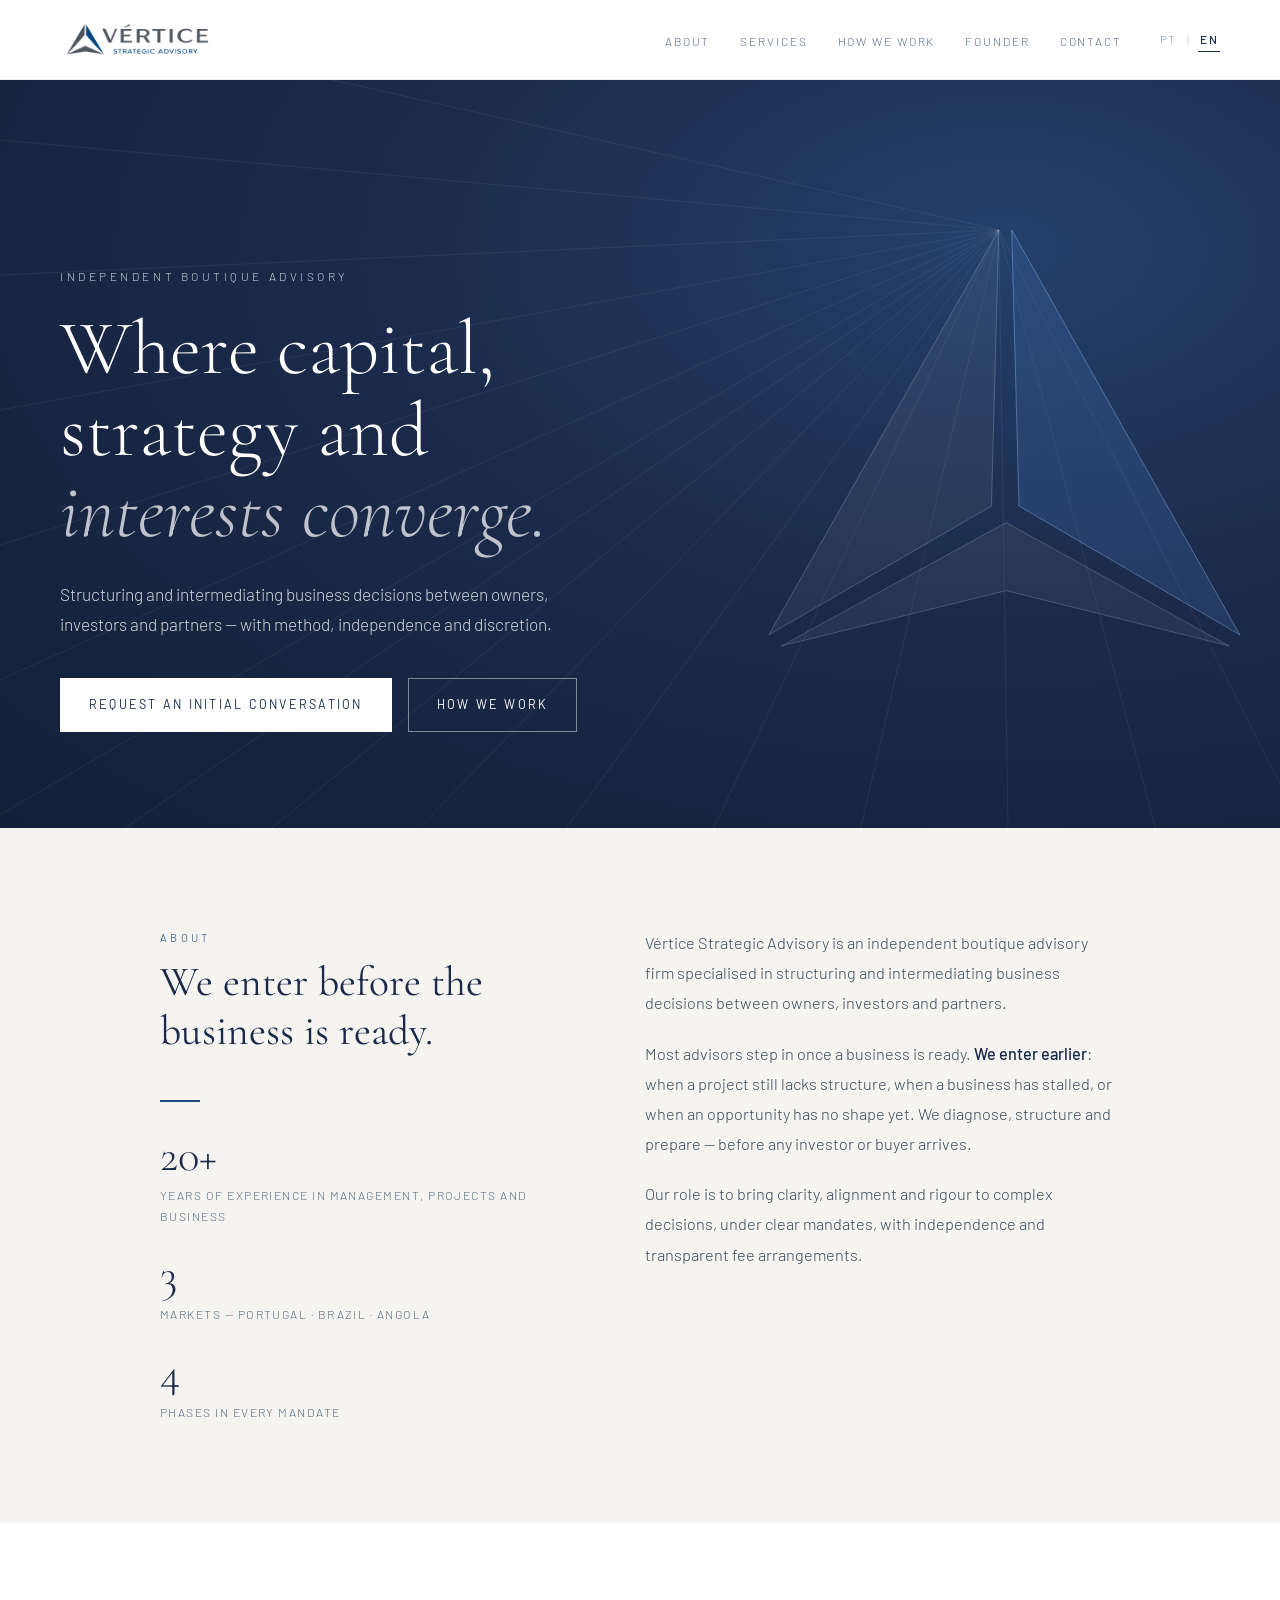
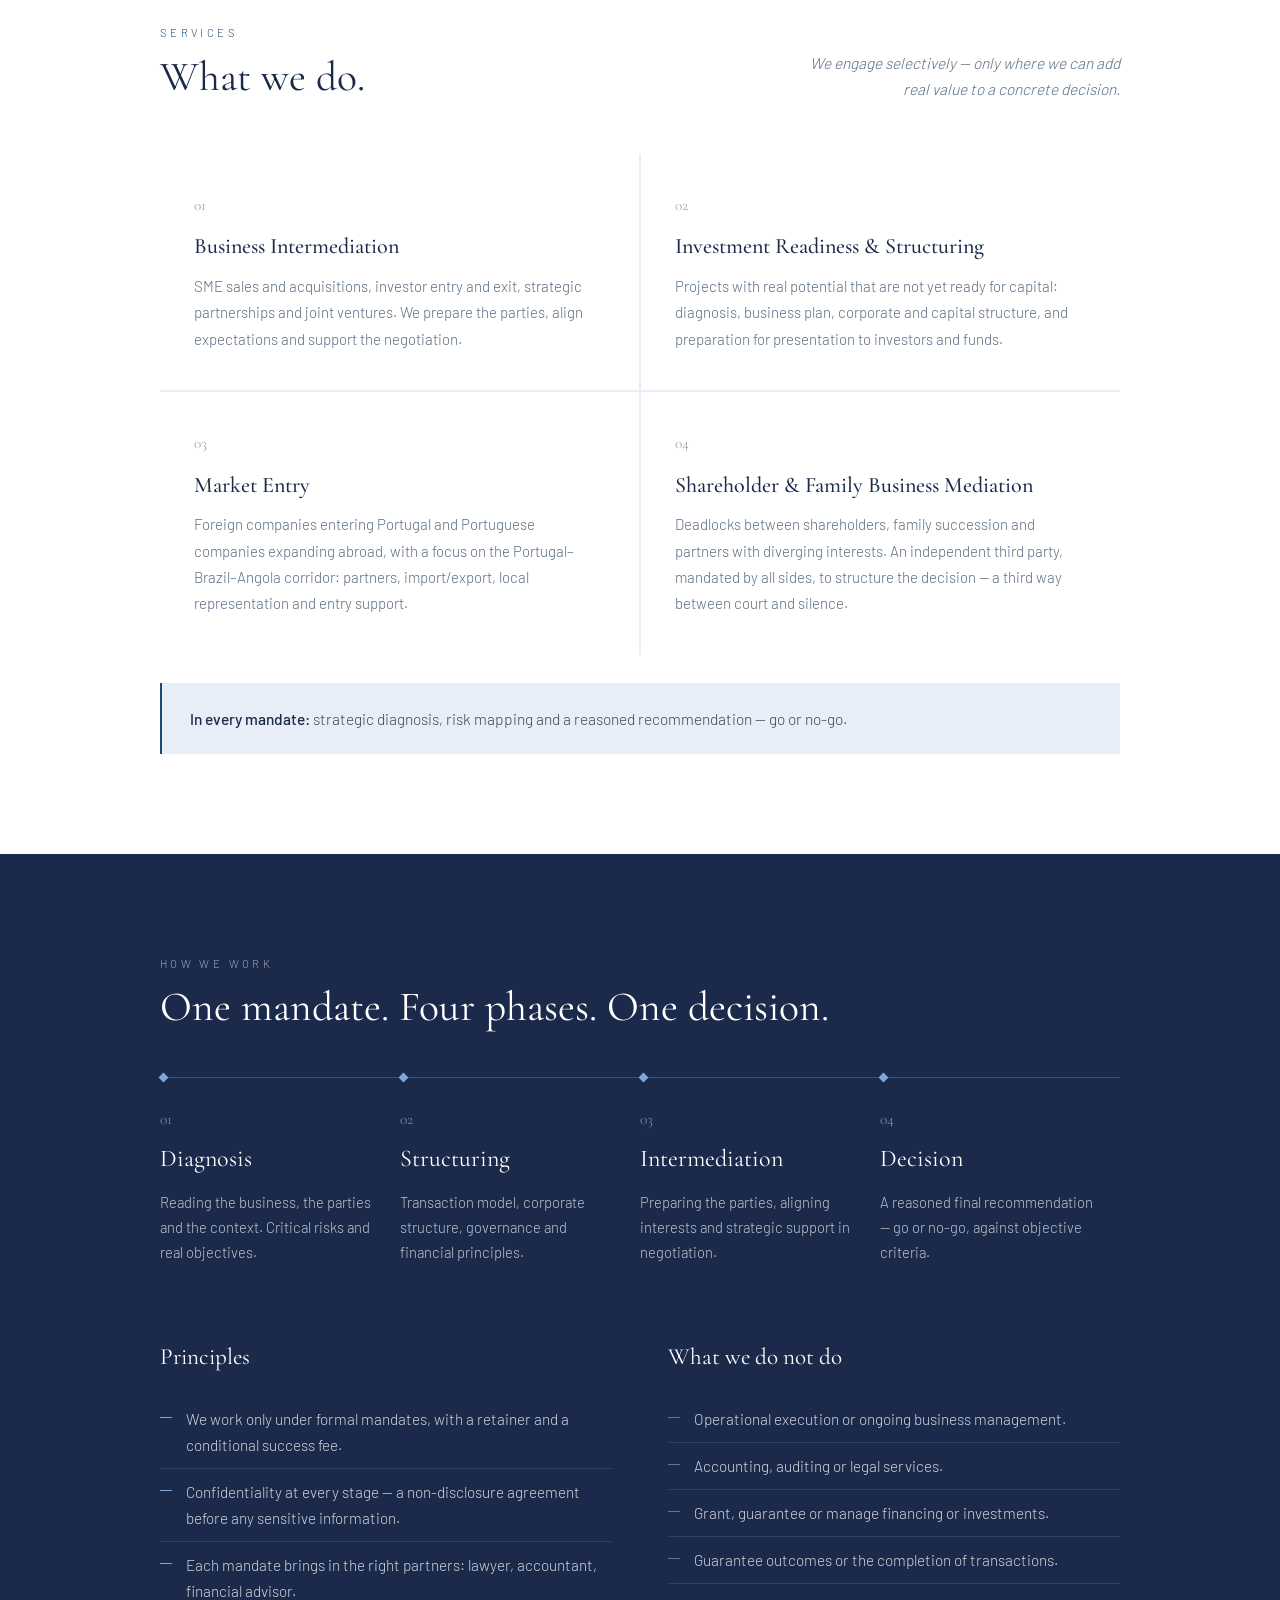
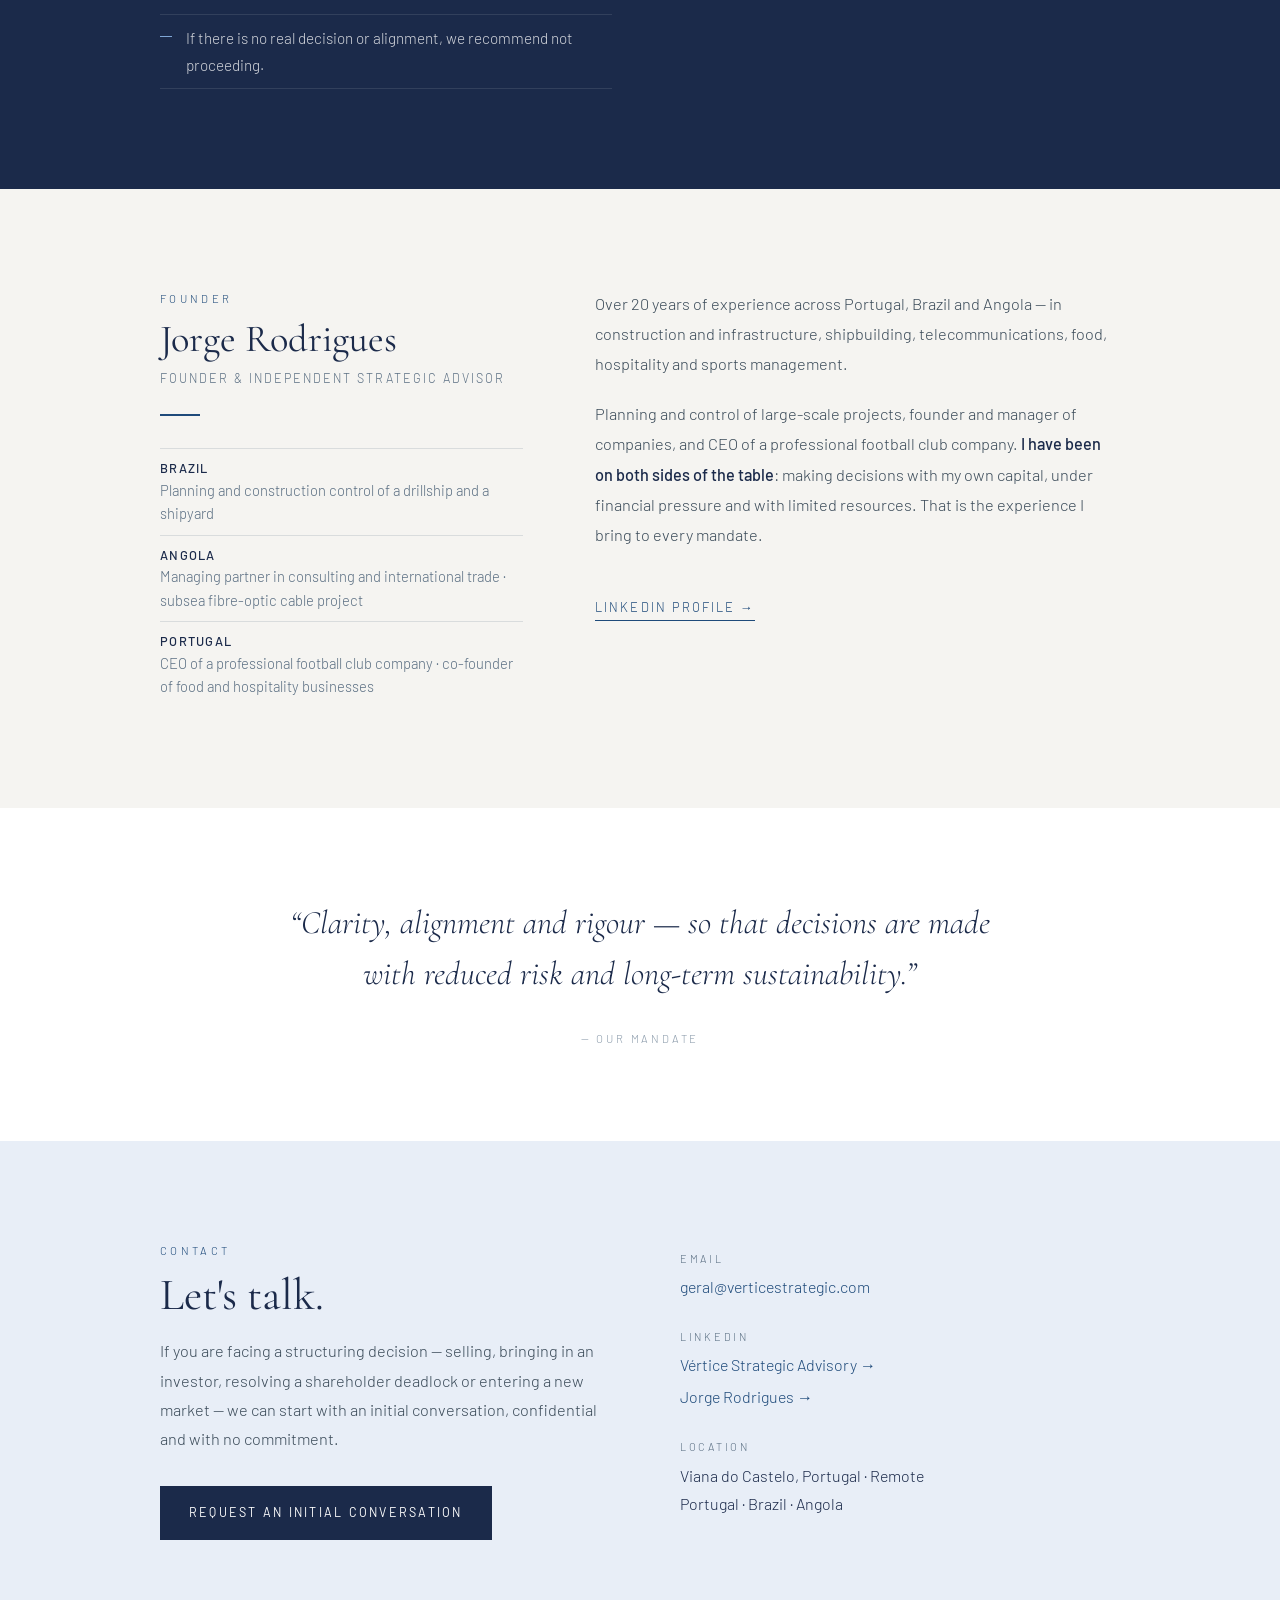
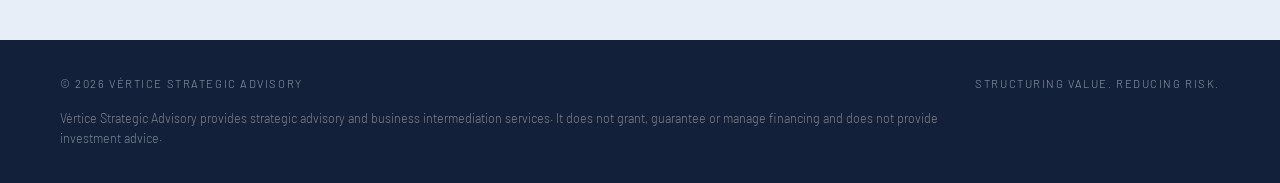
==== en/index.html @ 22fa3746 "Add files via upload" ====
<!DOCTYPE html>
<html lang="en" class="no-js">
<head>
  <meta charset="UTF-8">
  <meta name="viewport" content="width=device-width, initial-scale=1.0">
  <title>Vértice Strategic Advisory — Business structuring and intermediation</title>
  <meta name="description" content="Independent boutique advisory firm. Structuring and intermediating business decisions between owners, investors and partners — Portugal, Brazil and Angola.">
  <link rel="canonical" href="https://verticestrategic.com/en/">
  <link rel="alternate" hreflang="pt-PT" href="https://verticestrategic.com/">
  <link rel="alternate" hreflang="en" href="https://verticestrategic.com/en/">
  <link rel="alternate" hreflang="x-default" href="https://verticestrategic.com/">
  <meta property="og:type" content="website">
  <meta property="og:site_name" content="Vértice Strategic Advisory">
  <meta property="og:title" content="Vértice Strategic Advisory — Business structuring and intermediation">
  <meta property="og:description" content="Independent boutique advisory firm. Structuring and intermediating business decisions between owners, investors and partners — Portugal, Brazil and Angola.">
  <meta property="og:url" content="https://verticestrategic.com/en/">
  <meta property="og:image" content="https://verticestrategic.com/og-image.jpg">
  <meta property="og:image:width" content="1200">
  <meta property="og:image:height" content="630">
  <meta property="og:locale" content="en_GB">
  <meta name="twitter:card" content="summary_large_image">
  <meta name="theme-color" content="#1B2A4A">
  <link rel="icon" type="image/png" sizes="32x32" href="/favicon-32.png">
  <link rel="apple-touch-icon" href="/apple-touch-icon.png">
  <link rel="preload" href="/fonts/cormorant-garamond-latin-300-normal.woff2" as="font" type="font/woff2" crossorigin>
  <link rel="preload" href="/fonts/barlow-latin-300-normal.woff2" as="font" type="font/woff2" crossorigin>
  <link rel="stylesheet" href="/styles.css">
  <script>document.documentElement.classList.remove('no-js');</script>
</head>
<body>

  <nav>
    <a class="nav-logo" href="/en/"><img src="/logo.png" alt="Vértice Strategic Advisory" width="709" height="236"></a>
    <div class="nav-right">
      <ul class="nav-links">
        <li><a href="#sobre">About</a></li>
        <li><a href="#servicos">Services</a></li>
        <li><a href="#metodo">How we work</a></li>
        <li><a href="#fundador">Founder</a></li>
        <li><a href="#contacto">Contact</a></li>
      </ul>
      <div class="lang"><a href="/" hreflang="pt-PT" lang="pt-PT">PT</a><span class="sep">|</span><span class="active">EN</span></div>
    </div>
  </nav>

  <header class="hero">
    
<svg class="hero-art" viewBox="0 0 1440 900" preserveAspectRatio="xMidYMid slice" aria-hidden="true">
  <g stroke="rgba(255,255,255,0.07)" stroke-width="1" fill="none">
    <line x1="0" y1="900" x2="1110" y2="250"/><line x1="160" y1="900" x2="1110" y2="250"/><line x1="320" y1="900" x2="1110" y2="250"/><line x1="480" y1="900" x2="1110" y2="250"/><line x1="640" y1="900" x2="1110" y2="250"/><line x1="800" y1="900" x2="1110" y2="250"/><line x1="960" y1="900" x2="1110" y2="250"/><line x1="1120" y1="900" x2="1110" y2="250"/><line x1="1280" y1="900" x2="1110" y2="250"/><line x1="1440" y1="900" x2="1110" y2="250"/>
    <line x1="0" y1="0" x2="1110" y2="250"/><line x1="0" y1="150" x2="1110" y2="250"/><line x1="0" y1="300" x2="1110" y2="250"/><line x1="0" y1="450" x2="1110" y2="250"/><line x1="0" y1="600" x2="1110" y2="250"/><line x1="0" y1="750" x2="1110" y2="250"/>
  </g>
  <g transform="translate(1110 250)">
    <path d="M0 0 L-250 440 L-8 300 Z" fill="rgba(255,255,255,0.05)" stroke="rgba(255,255,255,0.22)" stroke-width="1"/>
    <path d="M14 0 L262 440 L22 300 Z" fill="rgba(70,120,190,0.22)" stroke="rgba(127,166,214,0.55)" stroke-width="1"/>
    <path d="M-236 452 L8 318 L250 452 L8 392 Z" fill="rgba(255,255,255,0.05)" stroke="rgba(255,255,255,0.2)" stroke-width="1"/>
  </g>
</svg>
    <div class="hero-content">
      <p class="hero-label">Independent boutique advisory</p>
      <h1 class="hero-headline">Where capital,<br>strategy and<br><em>interests converge.</em></h1>
      <p class="hero-body">Structuring and intermediating business decisions between owners, investors and partners — with method, independence and discretion.</p>
      <div class="hero-cta">
        <a class="btn btn-light" href="mailto:geral@verticestrategic.com?subject=Request%20for%20an%20initial%20conversation">Request an initial conversation</a>
        <a class="btn btn-ghost" href="#metodo">How we work</a>
      </div>
    </div>
  </header>

  <main>
  <section class="about" id="sobre">
    <div class="inner about-grid reveal">
      <div>
        <p class="section-label">About</p>
        <h2 class="section-title">We enter before the business is ready.</h2>
        <div class="rule"></div>
        <div class="stat-row">
          <div><div class="stat-number">20+</div><div class="stat-desc">Years of experience in management, projects and business</div></div>
          <div><div class="stat-number">3</div><div class="stat-desc">Markets — Portugal · Brazil · Angola</div></div>
          <div><div class="stat-number">4</div><div class="stat-desc">Phases in every mandate</div></div>
        </div>
      </div>
      <div class="prose">
        <p>Vértice Strategic Advisory is an independent boutique advisory firm specialised in structuring and intermediating business decisions between owners, investors and partners.</p>
        <p>Most advisors step in once a business is ready. <strong>We enter earlier</strong>: when a project still lacks structure, when a business has stalled, or when an opportunity has no shape yet. We diagnose, structure and prepare — before any investor or buyer arrives.</p>
        <p>Our role is to bring clarity, alignment and rigour to complex decisions, under clear mandates, with independence and transparent fee arrangements.</p>
      </div>
    </div>
  </section>

  <section class="services" id="servicos">
    <div class="inner reveal">
      <div class="services-header">
        <div>
          <p class="section-label">Services</p>
          <h2 class="section-title">What we do.</h2>
        </div>
        <p class="services-note">We engage selectively — only where we can add real value to a concrete decision.</p>
      </div>
      <div class="card-grid">
        <div class="card">
          <div class="card-num">01</div>
          <h3 class="card-name">Business Intermediation</h3>
          <p class="card-desc">SME sales and acquisitions, investor entry and exit, strategic partnerships and joint ventures. We prepare the parties, align expectations and support the negotiation.</p>
        </div>
        <div class="card">
          <div class="card-num">02</div>
          <h3 class="card-name">Investment Readiness & Structuring</h3>
          <p class="card-desc">Projects with real potential that are not yet ready for capital: diagnosis, business plan, corporate and capital structure, and preparation for presentation to investors and funds.</p>
        </div>
        <div class="card">
          <div class="card-num">03</div>
          <h3 class="card-name">Market Entry</h3>
          <p class="card-desc">Foreign companies entering Portugal and Portuguese companies expanding abroad, with a focus on the Portugal–Brazil–Angola corridor: partners, import/export, local representation and entry support.</p>
        </div>
        <div class="card">
          <div class="card-num">04</div>
          <h3 class="card-name">Shareholder & Family Business Mediation</h3>
          <p class="card-desc">Deadlocks between shareholders, family succession and partners with diverging interests. An independent third party, mandated by all sides, to structure the decision — a third way between court and silence.</p>
        </div>
      </div>
      <p class="transversal"><strong>In every mandate:</strong> strategic diagnosis, risk mapping and a reasoned recommendation — go or no-go.</p>
    </div>
  </section>

  <section class="method" id="metodo">
    <div class="inner reveal">
      <p class="section-label">How we work</p>
      <h2 class="section-title">One mandate. Four phases. One decision.</h2>
      <div class="phases">
        <div class="phase"><div class="phase-num">01</div><h3 class="phase-name">Diagnosis</h3><p class="phase-desc">Reading the business, the parties and the context. Critical risks and real objectives.</p></div>
        <div class="phase"><div class="phase-num">02</div><h3 class="phase-name">Structuring</h3><p class="phase-desc">Transaction model, corporate structure, governance and financial principles.</p></div>
        <div class="phase"><div class="phase-num">03</div><h3 class="phase-name">Intermediation</h3><p class="phase-desc">Preparing the parties, aligning interests and strategic support in negotiation.</p></div>
        <div class="phase"><div class="phase-num">04</div><h3 class="phase-name">Decision</h3><p class="phase-desc">A reasoned final recommendation — go or no-go, against objective criteria.</p></div>
      </div>
      <div class="principles">
        <div>
          <h3>Principles</h3>
          <ul><li>We work only under formal mandates, with a retainer and a conditional success fee.</li><li>Confidentiality at every stage — a non-disclosure agreement before any sensitive information.</li><li>Each mandate brings in the right partners: lawyer, accountant, financial advisor.</li><li>If there is no real decision or alignment, we recommend not proceeding.</li></ul>
        </div>
        <div class="no">
          <h3>What we do not do</h3>
          <ul><li>Operational execution or ongoing business management.</li><li>Accounting, auditing or legal services.</li><li>Grant, guarantee or manage financing or investments.</li><li>Guarantee outcomes or the completion of transactions.</li></ul>
        </div>
      </div>
    </div>
  </section>

  <section class="founder" id="fundador">
    <div class="inner founder-grid reveal">
      <div>
        <p class="section-label">Founder</p>
        <h2 class="founder-name">Jorge Rodrigues</h2>
        <p class="founder-role">Founder & Independent Strategic Advisor</p>
        <div class="rule"></div>
        <ul class="track">
          <li><strong>Brazil</strong>Planning and construction control of a drillship and a shipyard</li>
          <li><strong>Angola</strong>Managing partner in consulting and international trade · subsea fibre-optic cable project</li>
          <li><strong>Portugal</strong>CEO of a professional football club company · co-founder of food and hospitality businesses</li>
        </ul>
      </div>
      <div class="prose">
        <p>Over 20 years of experience across Portugal, Brazil and Angola — in construction and infrastructure, shipbuilding, telecommunications, food, hospitality and sports management.</p>
        <p>Planning and control of large-scale projects, founder and manager of companies, and CEO of a professional football club company. <strong>I have been on both sides of the table</strong>: making decisions with my own capital, under financial pressure and with limited resources. That is the experience I bring to every mandate.</p>
        <a class="text-link" href="https://www.linkedin.com/in/jorge-rodrigues-1a4b2a28" target="_blank" rel="noopener">LinkedIn profile →</a>
      </div>
    </div>
  </section>

  <div class="mandate reveal">
    <blockquote>“Clarity, alignment and rigour — so that decisions are made with reduced risk and long-term sustainability.”</blockquote>
    <cite>— Our mandate</cite>
  </div>

  <section class="contact" id="contacto">
    <div class="inner contact-grid reveal">
      <div>
        <p class="section-label">Contact</p>
        <h2>Let's talk.</h2>
        <p class="contact-sub">If you are facing a structuring decision — selling, bringing in an investor, resolving a shareholder deadlock or entering a new market — we can start with an initial conversation, confidential and with no commitment.</p>
        <a class="btn btn-dark" href="mailto:geral@verticestrategic.com?subject=Request%20for%20an%20initial%20conversation">Request an initial conversation</a>
      </div>
      <div class="contact-details">
        <div>
          <div class="c-label">Email</div>
          <div class="c-value"><a href="mailto:geral@verticestrategic.com">geral@verticestrategic.com</a></div>
        </div>
        <div>
          <div class="c-label">LinkedIn</div>
          <div class="c-value c-links">
            <a href="https://www.linkedin.com/company/v%C3%A9rtice-strategic-advisory" target="_blank" rel="noopener">Vértice Strategic Advisory →</a>
            <a href="https://www.linkedin.com/in/jorge-rodrigues-1a4b2a28" target="_blank" rel="noopener">Jorge Rodrigues →</a>
          </div>
        </div>
        <div>
          <div class="c-label">Location</div>
          <div class="c-value">Viana do Castelo, Portugal · Remote<br>Portugal · Brazil · Angola</div>
        </div>
      </div>
    </div>
  </section>
  </main>

  <footer>
    <div class="footer-top">
      <span>© <span id="year">2026</span> Vértice Strategic Advisory</span>
      <span>Structuring Value. Reducing Risk.</span>
    </div>
    <p class="disclaimer">Vértice Strategic Advisory provides strategic advisory and business intermediation services. It does not grant, guarantee or manage financing and does not provide investment advice.</p>
  </footer>

  <script>
    document.getElementById('year').textContent = new Date().getFullYear();
    var reveals = document.querySelectorAll('.reveal');
    if ('IntersectionObserver' in window) {
      var obs = new IntersectionObserver(function (entries) {
        entries.forEach(function (e) {
          if (e.isIntersecting) { e.target.classList.add('visible'); obs.unobserve(e.target); }
        });
      }, { threshold: 0.1 });
      reveals.forEach(function (el) { obs.observe(el); });
    } else {
      reveals.forEach(function (el) { el.classList.add('visible'); });
    }
  </script>
</body>
</html>
---- styles.css ----
/* Vértice Strategic Advisory — estilos partilhados (PT/EN) */

@font-face { font-family: 'Cormorant Garamond'; font-style: normal; font-weight: 300; font-display: swap; src: url('/fonts/cormorant-garamond-latin-300-normal.woff2') format('woff2'); }
@font-face { font-family: 'Cormorant Garamond'; font-style: italic; font-weight: 300; font-display: swap; src: url('/fonts/cormorant-garamond-latin-300-italic.woff2') format('woff2'); }
@font-face { font-family: 'Cormorant Garamond'; font-style: normal; font-weight: 400; font-display: swap; src: url('/fonts/cormorant-garamond-latin-400-normal.woff2') format('woff2'); }
@font-face { font-family: 'Cormorant Garamond'; font-style: italic; font-weight: 400; font-display: swap; src: url('/fonts/cormorant-garamond-latin-400-italic.woff2') format('woff2'); }
@font-face { font-family: 'Cormorant Garamond'; font-style: normal; font-weight: 500; font-display: swap; src: url('/fonts/cormorant-garamond-latin-500-normal.woff2') format('woff2'); }
@font-face { font-family: 'Barlow'; font-style: normal; font-weight: 300; font-display: swap; src: url('/fonts/barlow-latin-300-normal.woff2') format('woff2'); }
@font-face { font-family: 'Barlow'; font-style: normal; font-weight: 400; font-display: swap; src: url('/fonts/barlow-latin-400-normal.woff2') format('woff2'); }
@font-face { font-family: 'Barlow'; font-style: normal; font-weight: 500; font-display: swap; src: url('/fonts/barlow-latin-500-normal.woff2') format('woff2'); }

*, *::before, *::after { box-sizing: border-box; margin: 0; padding: 0; }

:root {
  --navy:    #1B2A4A;
  --navy-2:  #132039;
  --blue:    #1e4a7a;
  --steel:   #5a6e82;
  --slate:   #8a9aaa;
  --fog:     #e8eef7;
  --cream:   #f5f4f1;
  --white:   #ffffff;
  --charcoal:#3a4a58;
  --serif: 'Cormorant Garamond', Georgia, serif;
  --sans: 'Barlow', 'Helvetica Neue', Arial, sans-serif;
}

html { scroll-behavior: smooth; scroll-padding-top: 80px; }

body {
  background: var(--white);
  color: var(--charcoal);
  font-family: var(--sans);
  font-weight: 300;
  font-size: 17px;
  line-height: 1.75;
  overflow-x: hidden;
}

a { color: var(--blue); }

/* ── NAV ── */
nav {
  position: fixed; top: 0; left: 0; right: 0; z-index: 100;
  padding: 0 60px; height: 80px;
  display: flex; align-items: center; justify-content: space-between; gap: 24px;
  background: #ffffff;
  border-bottom: 1px solid rgba(90,110,130,0.12);
}
.nav-logo { display: flex; align-items: center; text-decoration: none; flex-shrink: 0; }
.nav-logo img { height: 52px; width: auto; display: block; }
.nav-links { display: flex; align-items: center; gap: 30px; list-style: none; }
.nav-links a {
  font-size: 0.74rem; letter-spacing: 0.16em; text-transform: uppercase;
  color: var(--steel); text-decoration: none; transition: color .2s;
}
.nav-links a:hover { color: var(--navy); }
.lang { display: flex; gap: 6px; align-items: center; font-size: 0.74rem; letter-spacing: 0.12em; }
.lang a, .lang span { text-decoration: none; color: var(--slate); padding: 2px 2px; }
.lang .active { color: var(--navy); font-weight: 500; border-bottom: 1px solid var(--navy); }
.lang .sep { color: rgba(90,110,130,0.4); }
.nav-right { display: flex; align-items: center; gap: 36px; }

/* ── HERO ── */
.hero {
  position: relative; min-height: 92vh;
  display: flex; align-items: flex-end; overflow: hidden;
  padding: 80px 0 0;
  background: radial-gradient(ellipse at 78% 30%, #24406b 0%, var(--navy) 45%, var(--navy-2) 100%);
}
.hero-art { position: absolute; inset: 0; width: 100%; height: 100%; }
.hero-content {
  position: relative; z-index: 2;
  padding: 0 60px 96px; max-width: 900px;
  opacity: 0; animation: fadeUp 1.1s ease .3s forwards;
}
.hero-label {
  font-size: 0.74rem; letter-spacing: 0.3em; text-transform: uppercase;
  color: rgba(255,255,255,0.78); margin-bottom: 22px;
}
.hero-headline {
  font-family: var(--serif); font-weight: 300;
  font-size: clamp(2.9rem, 6vw, 5.2rem); line-height: 1.06;
  color: var(--white); margin-bottom: 26px;
}
.hero-headline em { font-style: italic; color: rgba(255,255,255,0.72); }
.hero-body { font-size: 1.08rem; color: rgba(255,255,255,0.8); max-width: 540px; line-height: 1.78; margin-bottom: 38px; }
.hero-cta { display: flex; gap: 16px; flex-wrap: wrap; }

.btn {
  display: inline-block; text-decoration: none;
  font-size: 0.78rem; letter-spacing: 0.18em; text-transform: uppercase; font-weight: 400;
  padding: 15px 28px; border: 1px solid transparent; transition: all .2s;
}
.btn-light { background: var(--white); color: var(--navy); }
.btn-light:hover { background: var(--fog); }
.btn-ghost { color: var(--white); border-color: rgba(255,255,255,0.45); }
.btn-ghost:hover { border-color: var(--white); }
.btn-dark { background: var(--navy); color: var(--white); }
.btn-dark:hover { background: var(--blue); }

/* ── SECTIONS ── */
section { padding: 100px 60px; }
.inner { max-width: 960px; margin: 0 auto; }
.section-label { font-size: 0.7rem; letter-spacing: 0.3em; text-transform: uppercase; color: var(--blue); margin-bottom: 10px; }
.section-title { font-family: var(--serif); font-weight: 400; font-size: 2.6rem; color: var(--navy); margin-bottom: 44px; line-height: 1.18; }
.rule { width: 40px; height: 2px; background: var(--blue); margin: 24px 0 32px; }

/* ── ABOUT ── */
.about { background: var(--cream); }
.about-grid { display: grid; grid-template-columns: 1fr 1.15fr; gap: 72px; align-items: start; }
.stat-row { display: flex; flex-direction: column; gap: 26px; }
.stat-number { font-family: var(--serif); font-size: 2.8rem; font-weight: 300; color: var(--navy); line-height: 1; }
.stat-desc { font-size: 0.76rem; letter-spacing: 0.12em; text-transform: uppercase; color: var(--steel); margin-top: 6px; }
.prose p { font-size: 1.02rem; color: var(--charcoal); line-height: 1.85; margin-bottom: 20px; }
.prose p:last-child { margin-bottom: 0; }
.prose strong { font-weight: 500; color: var(--navy); }

/* ── SERVICES ── */
.services-header { display: flex; align-items: flex-end; justify-content: space-between; margin-bottom: 52px; gap: 40px; }
.services-header .section-title { margin-bottom: 0; }
.services-note { font-size: 0.97rem; color: var(--steel); max-width: 320px; line-height: 1.68; text-align: right; font-style: italic; }
.card-grid { display: grid; grid-template-columns: 1fr 1fr; gap: 2px; background: var(--fog); }
.card { background: var(--white); padding: 38px 34px; transition: background .2s; }
.card:hover { background: var(--cream); }
.card-num { font-family: var(--serif); font-size: 0.95rem; color: var(--slate); margin-bottom: 14px; }
.card-name { font-family: var(--serif); font-weight: 500; font-size: 1.38rem; color: var(--navy); margin-bottom: 12px; line-height: 1.3; }
.card-desc { font-size: 0.94rem; color: var(--steel); line-height: 1.75; }
.transversal {
  margin-top: 28px; padding: 22px 28px; background: var(--fog);
  border-left: 2px solid var(--blue); font-size: 0.97rem; color: var(--charcoal);
}
.transversal strong { font-weight: 500; color: var(--navy); }

/* ── METHOD ── */
.method { background: var(--navy); color: rgba(255,255,255,0.8); }
.method .section-label { color: rgba(255,255,255,0.6); }
.method .section-title { color: var(--white); }
.phases { display: grid; grid-template-columns: repeat(4, 1fr); gap: 0; border-top: 1px solid rgba(255,255,255,0.18); margin-bottom: 64px; }
.phase { padding: 28px 24px 8px 0; position: relative; }
.phase::before { content: ''; position: absolute; top: -4px; left: 0; width: 7px; height: 7px; background: #7fa6d6; transform: rotate(45deg); }
.phase-num { font-family: var(--serif); font-size: 0.95rem; color: rgba(255,255,255,0.5); margin-bottom: 6px; }
.phase-name { font-family: var(--serif); font-size: 1.5rem; color: var(--white); margin-bottom: 10px; font-weight: 400; }
.phase-desc { font-size: 0.92rem; line-height: 1.7; color: rgba(255,255,255,0.72); }
.principles { display: grid; grid-template-columns: 1fr 1fr; gap: 56px; }
.principles h3 { font-family: var(--serif); font-weight: 400; font-size: 1.45rem; color: var(--white); margin-bottom: 18px; }
.principles ul { list-style: none; }
.principles li { font-size: 0.96rem; line-height: 1.7; padding: 10px 0 10px 26px; position: relative; border-bottom: 1px solid rgba(255,255,255,0.1); color: rgba(255,255,255,0.8); }
.principles li::before { content: ''; position: absolute; left: 0; top: 21px; width: 12px; height: 1px; background: #7fa6d6; }
.principles .no li::before { background: rgba(255,255,255,0.35); }

/* ── FOUNDER ── */
.founder { background: var(--cream); }
.founder-grid { display: grid; grid-template-columns: 0.9fr 1.3fr; gap: 72px; align-items: start; }
.founder-name { font-family: var(--serif); font-size: 2.4rem; font-weight: 400; color: var(--navy); line-height: 1.1; }
.founder-role { font-size: 0.78rem; letter-spacing: 0.16em; text-transform: uppercase; color: var(--steel); margin-top: 8px; }
.founder-photo { width: 100%; max-width: 280px; aspect-ratio: 4/5; object-fit: cover; display: block; margin-bottom: 28px; filter: grayscale(15%); }
.track { list-style: none; margin-top: 28px; }
.track li { font-size: 0.92rem; color: var(--steel); padding: 9px 0; border-top: 1px solid rgba(90,110,130,0.18); line-height: 1.6; }
.track li strong { display: block; font-weight: 500; color: var(--navy); font-size: 0.8rem; letter-spacing: 0.1em; text-transform: uppercase; }
.text-link { display: inline-block; margin-top: 26px; font-size: 0.8rem; letter-spacing: 0.16em; text-transform: uppercase; text-decoration: none; color: var(--blue); border-bottom: 1px solid currentColor; padding-bottom: 2px; }

/* ── MANDATE ── */
.mandate { background: var(--white); padding: 90px 60px; text-align: center; }
.mandate blockquote { font-family: var(--serif); font-weight: 300; font-size: clamp(1.45rem, 3vw, 2.05rem); line-height: 1.55; color: var(--navy); font-style: italic; max-width: 720px; margin: 0 auto 22px; }
.mandate cite { font-family: var(--sans); font-style: normal; font-size: 0.7rem; letter-spacing: 0.25em; text-transform: uppercase; color: var(--slate); }

/* ── CONTACT ── */
.contact { background: var(--fog); }
.contact-grid { display: grid; grid-template-columns: 1fr 1fr; gap: 80px; align-items: start; }
.contact h2 { font-family: var(--serif); font-weight: 400; font-size: 2.8rem; color: var(--navy); line-height: 1.1; margin-bottom: 16px; }
.contact-sub { font-size: 1.02rem; color: var(--charcoal); line-height: 1.8; margin-bottom: 32px; }
.contact-details { padding-top: 8px; display: flex; flex-direction: column; gap: 26px; }
.c-label { font-size: 0.68rem; letter-spacing: 0.25em; text-transform: uppercase; color: var(--steel); margin-bottom: 5px; }
.c-value { font-size: 1rem; color: var(--navy); }
.c-value a { color: var(--blue); text-decoration: none; }
.c-value a:hover { color: var(--navy); text-decoration: underline; }
.c-value a + a { margin-left: 0; }
.c-links { display: flex; flex-direction: column; gap: 4px; }

/* ── FOOTER ── */
footer { background: var(--navy-2); padding: 34px 60px; }
.footer-top { display: flex; justify-content: space-between; align-items: center; gap: 20px; flex-wrap: wrap; margin-bottom: 16px; }
footer span { font-size: 0.7rem; letter-spacing: 0.14em; text-transform: uppercase; color: rgba(255,255,255,0.55); }
.disclaimer { font-size: 0.78rem; line-height: 1.6; color: rgba(255,255,255,0.45); max-width: 900px; }

/* ── ANIMATIONS ── */
@keyframes fadeUp { from { opacity: 0; transform: translateY(24px); } to { opacity: 1; transform: translateY(0); } }
.reveal { opacity: 0; transform: translateY(22px); transition: opacity .85s ease, transform .85s ease; }
.reveal.visible { opacity: 1; transform: none; }
.no-js .reveal { opacity: 1; transform: none; }
@media (prefers-reduced-motion: reduce) {
  .hero-content { animation: none; opacity: 1; }
  .reveal { opacity: 1; transform: none; transition: none; }
}

/* ── RESPONSIVE ── */
@media (max-width: 980px) {
  .nav-links { display: none; }
  .phases { grid-template-columns: 1fr 1fr; row-gap: 12px; }
}
@media (max-width: 700px) {
  nav { padding: 0 20px; height: 68px; }
  html { scroll-padding-top: 68px; }
  .nav-logo img { height: 38px; }
  section { padding: 68px 22px; }
  .hero { min-height: 88vh; padding-top: 68px; }
  .hero-content { padding: 0 22px 64px; }
  .section-title { font-size: 2.1rem; }
  .about-grid, .founder-grid, .contact-grid, .principles { grid-template-columns: 1fr; gap: 40px; }
  .card-grid { grid-template-columns: 1fr; }
  .card { padding: 30px 24px; }
  .services-header { flex-direction: column; align-items: flex-start; }
  .services-note { text-align: left; }
  .phases { grid-template-columns: 1fr; }
  .mandate { padding: 64px 22px; }
  footer { padding: 28px 22px; }
  .btn { padding: 14px 22px; }
}
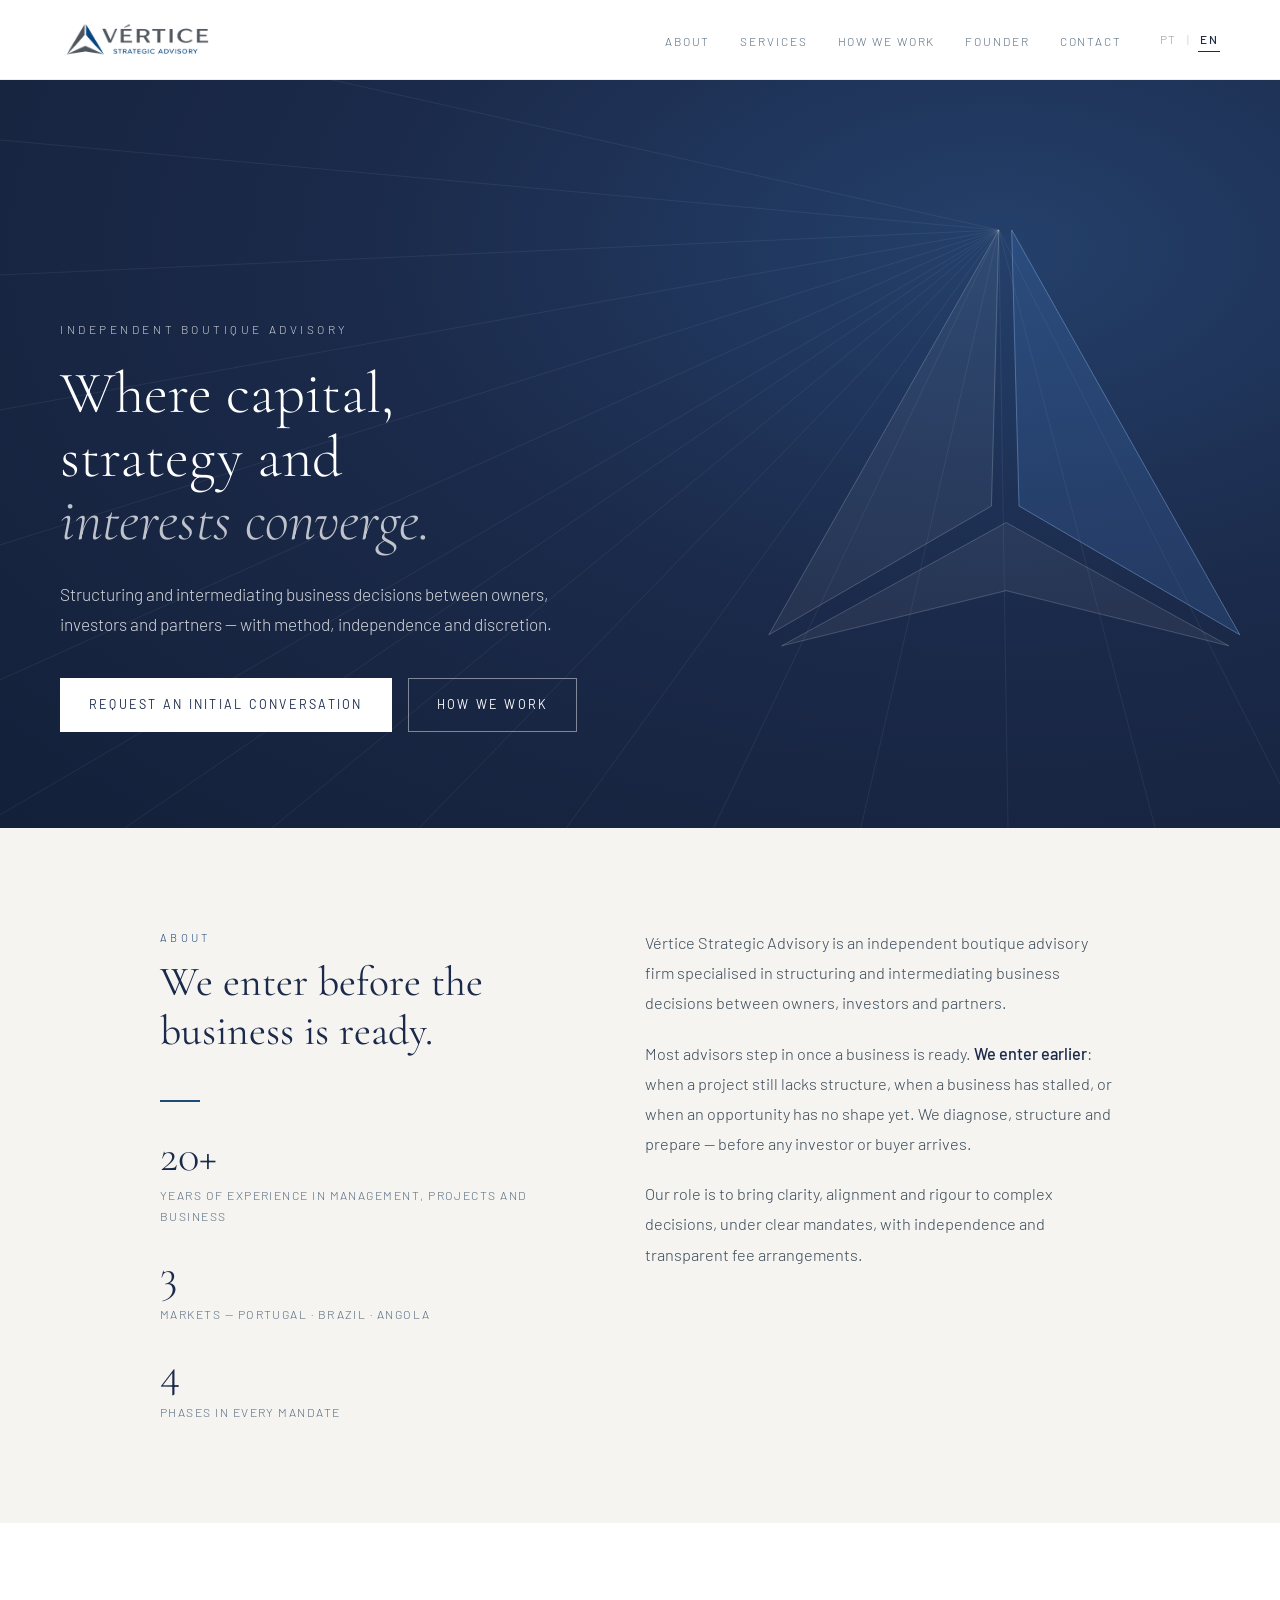
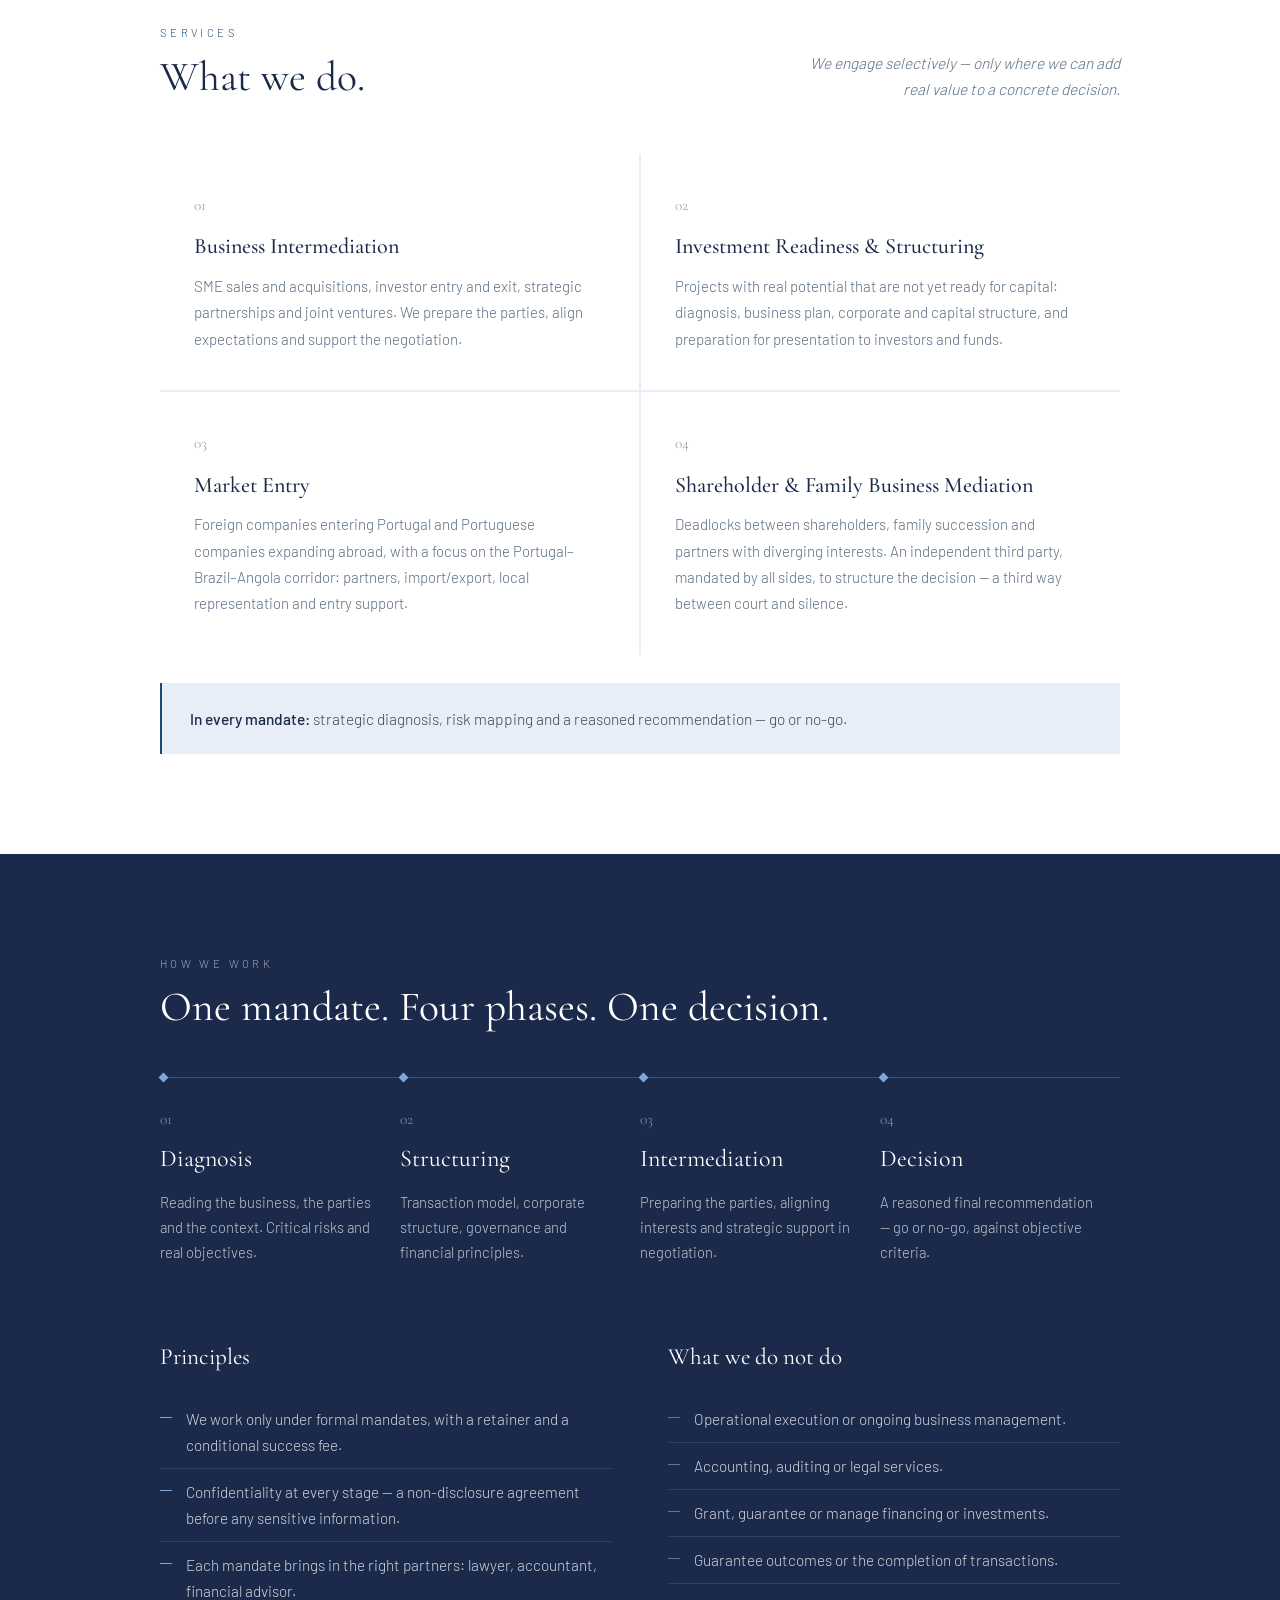
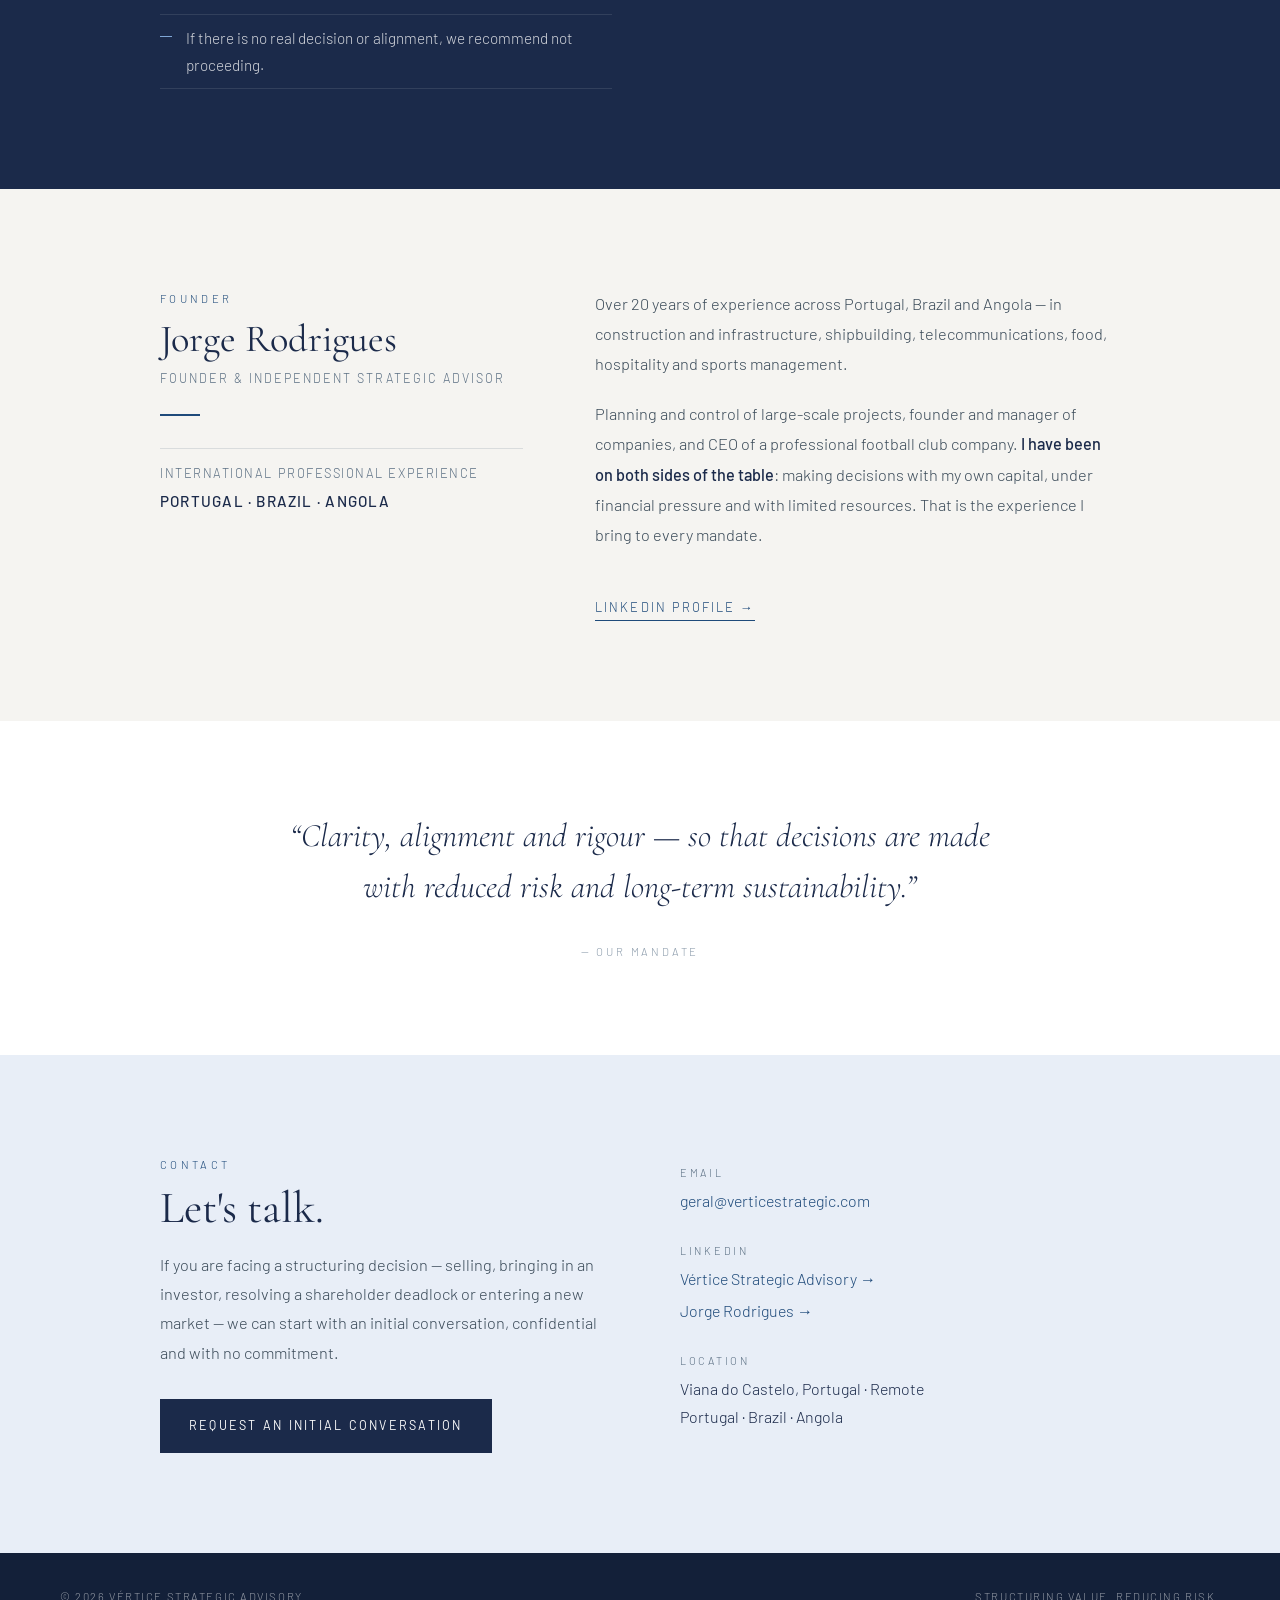
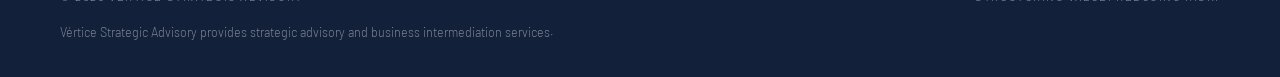
==== commit 44e01992: "Add files via upload" ====
--- a/en/index.html
+++ b/en/index.html
@@ -153,11 +153,7 @@
         <h2 class="founder-name">Jorge Rodrigues</h2>
         <p class="founder-role">Founder & Independent Strategic Advisor</p>
         <div class="rule"></div>
-        <ul class="track">
-          <li><strong>Brazil</strong>Planning and construction control of a drillship and a shipyard</li>
-          <li><strong>Angola</strong>Managing partner in consulting and international trade · subsea fibre-optic cable project</li>
-          <li><strong>Portugal</strong>CEO of a professional football club company · co-founder of food and hospitality businesses</li>
-        </ul>
+        <p class="track-note">International professional experience<strong>Portugal · Brazil · Angola</strong></p>
       </div>
       <div class="prose">
         <p>Over 20 years of experience across Portugal, Brazil and Angola — in construction and infrastructure, shipbuilding, telecommunications, food, hospitality and sports management.</p>
@@ -206,7 +202,7 @@
       <span>© <span id="year">2026</span> Vértice Strategic Advisory</span>
       <span>Structuring Value. Reducing Risk.</span>
     </div>
-    <p class="disclaimer">Vértice Strategic Advisory provides strategic advisory and business intermediation services. It does not grant, guarantee or manage financing and does not provide investment advice.</p>
+    <p class="disclaimer">Vértice Strategic Advisory provides strategic advisory and business intermediation services.</p>
   </footer>
 
   <script>
--- a/styles.css
+++ b/styles.css
@@ -65,7 +65,7 @@
 .hero {
   position: relative; min-height: 92vh;
   display: flex; align-items: flex-end; overflow: hidden;
-  padding: 80px 0 0;
+  padding: 150px 0 0;
   background: radial-gradient(ellipse at 78% 30%, #24406b 0%, var(--navy) 45%, var(--navy-2) 100%);
 }
 .hero-art { position: absolute; inset: 0; width: 100%; height: 100%; }
@@ -80,7 +80,7 @@
 }
 .hero-headline {
   font-family: var(--serif); font-weight: 300;
-  font-size: clamp(2.9rem, 6vw, 5.2rem); line-height: 1.06;
+  font-size: clamp(2.4rem, 4.6vw, 4rem); line-height: 1.08;
   color: var(--white); margin-bottom: 26px;
 }
 .hero-headline em { font-style: italic; color: rgba(255,255,255,0.72); }
@@ -204,7 +204,7 @@
   html { scroll-padding-top: 68px; }
   .nav-logo img { height: 38px; }
   section { padding: 68px 22px; }
-  .hero { min-height: 88vh; padding-top: 68px; }
+  .hero { min-height: 88vh; padding-top: 112px; }
   .hero-content { padding: 0 22px 64px; }
   .section-title { font-size: 2.1rem; }
   .about-grid, .founder-grid, .contact-grid, .principles { grid-template-columns: 1fr; gap: 40px; }
@@ -217,3 +217,7 @@
   footer { padding: 28px 22px; }
   .btn { padding: 14px 22px; }
 }
+
+/* Fundador — nota de experiência */
+.track-note { margin-top: 4px; padding-top: 14px; border-top: 1px solid rgba(90,110,130,0.18); font-size: 0.8rem; letter-spacing: 0.12em; text-transform: uppercase; color: var(--steel); line-height: 1.7; }
+.track-note strong { display: block; font-weight: 500; color: var(--navy); font-size: 0.95rem; letter-spacing: 0.08em; margin-top: 4px; }
